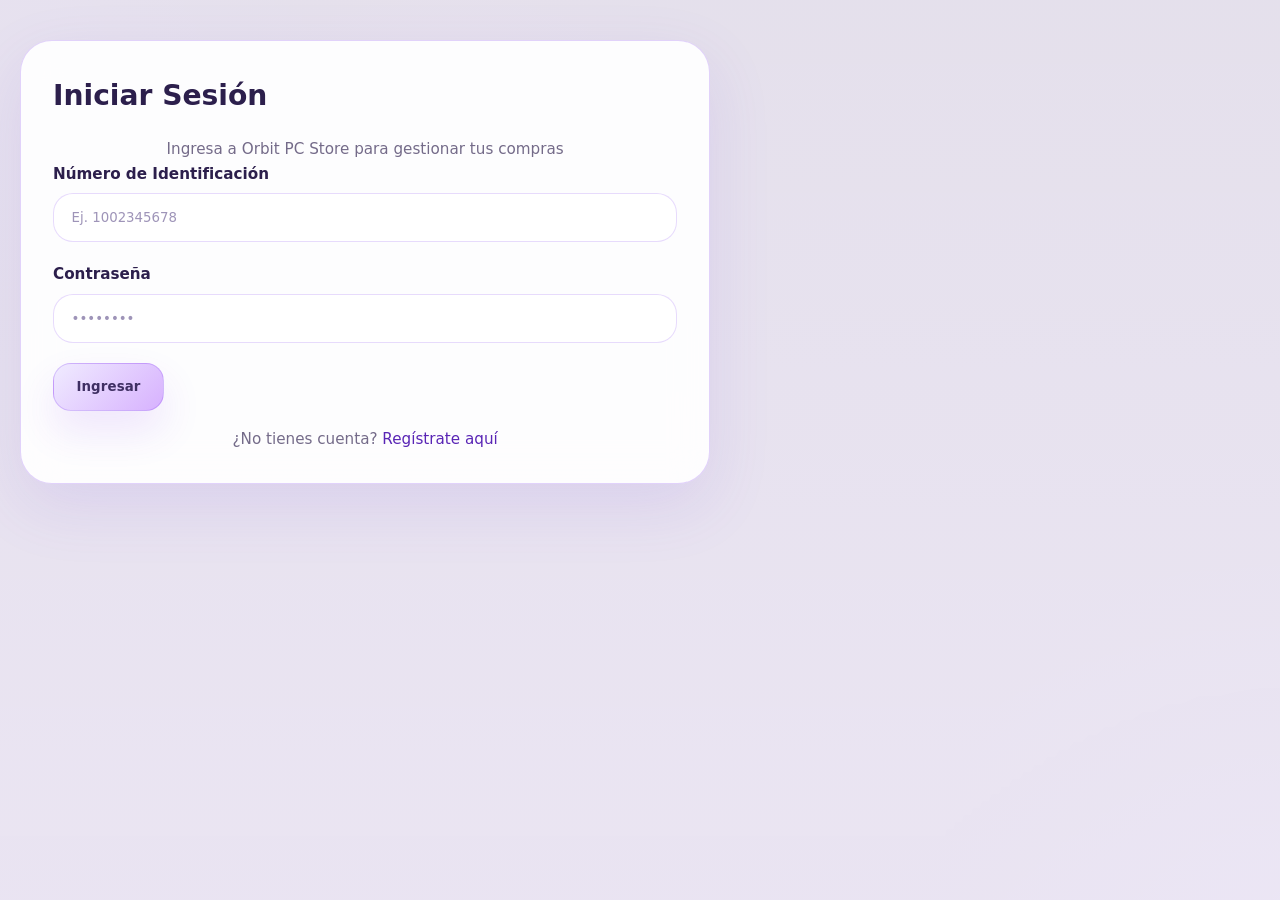
==== index.html @ 5d3fde2b "Definitive deployment: update root HTML files and overwrite remote" ====
<!DOCTYPE html>
<html lang="es">
<head>
  <meta charset="UTF-8">
  <meta name="viewport" content="width=device-width, initial-scale=1.0">
  <title>Orbit PC Store - Inicio de Sesión</title>
  <link rel="stylesheet" href="src/css/styles.css">
  <script src="src/data/api.js" defer></script>
  <script src="src/data/dataManager.js" defer></script>
  <script src="src/components/acme-toast.js" defer></script>
  <script src="src/modules/auth.js" defer></script>
</head>
<body>

  <acme-toast></acme-toast>

  <section id="seccion-login" class="contenedor-formulario">
    <div class="tarjeta-formulario">
      <h2>Iniciar Sesión</h2>
      <p class="subtitulo">Ingresa a Orbit PC Store para gestionar tus compras</p>

      <form id="formularioLogin">
        <div class="grupo-input">
          <label for="username">Número de Identificación</label>
          <input type="text" id="username" name="username" placeholder="Ej. 1002345678" required>
        </div>

        <div class="grupo-input">
          <label for="contrasena">Contraseña</label>
          <input type="password" id="contrasena" name="contrasena" placeholder="••••••••" required>
        </div>

        <button type="submit" id="btn-login">Ingresar</button>
      </form>

      <p class="mensaje-error" id="mensajeError"></p>

      <p class="subtitulo">
        ¿No tienes cuenta? <a href="crearusser.html">Regístrate aquí</a>
      </p>
    </div>
  </section>

</body>
</html>
---- src/css/styles.css ----
:root {
  color-scheme: dark;
  --bg: #f4eff8;
  --surface: rgba(255,255,255,0.92);
  --surface-soft: rgba(243,238,255,0.76);
  --surface-glow: rgba(221,214,255,0.8);
  --border: rgba(124,58,237,0.22);
  --text: #2c1f4c;
  --muted: #746b89;
  --primary: #8b5cf6;
  --primary-dark: #5925b5;
  --primary-soft: #ede9fe;
  --accent: #c4b5fd;
  --shadow: 0 22px 64px rgba(112, 76, 210, 0.12);
}

* {
  box-sizing: border-box;
  margin: 0;
  padding: 0;
  font-family: 'Segoe UI', system-ui, sans-serif;
  color: var(--text);
}

html, body {
  min-height: 100%;
}

body {
  background-image:
    linear-gradient(rgba(247,242,255,0.92), rgba(246,240,255,0.95)),
    radial-gradient(circle at top left, rgba(139,92,246,0.18), transparent 20%),
    radial-gradient(circle at 35% 10%, rgba(236,72,153,0.08), transparent 18%),
    radial-gradient(circle at bottom right, rgba(165,180,252,0.2), transparent 22%),
    url("https://images.unsplash.com/photo-1515378791036-0648a3ef77b2?auto=format&fit=crop&w=1600&q=80");
  background-size: cover;
  background-position: center;
  background-repeat: no-repeat;
  background-blend-mode: normal, screen, screen, screen, normal;
  min-height: 100vh;
  line-height: 1.6;
  overflow-x: hidden;
  background-attachment: fixed;
}

img, svg {
  max-width: 100%;
}

a { color: var(--primary-dark); text-decoration: none; }

a:hover { opacity: 0.84; }

button, .acme-button, .acme-btn-primary, .acme-btn-secondary {
  font-family: inherit;
}

/* --- GLOBAL LAYOUT --- */
.contenido-principal {
  padding: 2.5rem;
}

.contenedor-formulario {
  display: grid;
  grid-template-columns: 1.2fr 0.9fr;
  gap: 2rem;
  align-items: start;
  width: min(1240px, 100%);
  margin: 0 auto;
  padding-top: 2.5rem;
}

.tarjeta-formulario,
.modal-contenido {
  width: 100%;
  background: var(--surface);
  border: 1px solid var(--border);
  border-radius: 32px;
  box-shadow: var(--shadow);
  backdrop-filter: blur(18px);
}

.tarjeta-formulario {
  padding: 2rem;
}

h1, h2, h3, h4 {
  color: #2c1f4c;
}

h2 {
  margin-bottom: 1.2rem;
  font-size: clamp(1.75rem, 2.2vw, 2.4rem);
}

p, label, th, td, input, select {
  color: var(--text);
}

/* --- NAVBAR --- */
.barra-navegacion {
  width: min(1240px, 100%);
  margin: 0 auto;
  padding: 1.2rem 2rem;
  display: flex;
  align-items: center;
  justify-content: space-between;
  gap: 1rem;
  background: rgba(255,255,255,0.8);
  border: 1px solid rgba(124,58,237,0.18);
  border-radius: 38px;
  box-shadow: 0 18px 52px rgba(112, 76, 210, 0.08);
  backdrop-filter: blur(22px);
}

.logo h1 {
  font-size: 1.55rem;
  letter-spacing: -0.04em;
}

.logo h1 span {
  color: var(--primary);
}

.enlaces-nav {
  display: flex;
  flex-wrap: wrap;
  gap: 0.8rem;
  list-style: none;
}

.enlaces-nav a {
  padding: 0.86rem 1rem;
  border-radius: 999px;
  transition: transform 0.18s ease, background 0.18s ease, color 0.18s ease;
  color: var(--muted);
}

.enlaces-nav a:hover,
.enlaces-nav a.activo {
  background: rgba(139,92,246,0.18);
  color: var(--primary-dark);
  transform: translateY(-1px);
}

.barra-sesion {
  display: flex;
  align-items: center;
  gap: 1rem;
}

#usuarioActivo {
  font-size: 0.95rem;
  color: var(--muted);
}

/* --- FORM STYLES --- */
.grupo-input {
  margin-bottom: 1.25rem;
}

.grupo-input label {
  display: block;
  margin-bottom: 0.45rem;
  font-size: 0.95rem;
  font-weight: 600;
}

.grupo-input input,
.grupo-input select,
input[type='number'],
textarea {
  width: 100%;
  padding: 1rem 1.1rem;
  border-radius: 20px;
  border: 1px solid rgba(124,58,237,0.18);
  background: rgba(255,255,255,0.96);
  color: #2c1f4c;
  outline: none;
  transition: border-color 0.2s ease, box-shadow 0.2s ease, transform 0.18s ease;
}

.grupo-input input[type='number'] {
  text-align: center;
  min-width: 4rem;
  flex: 1 1 auto;
  max-width: 6rem;
}

.grupo-input input:hover,
.grupo-input select:hover,
input[type='number']:hover,
textarea:hover {
  transform: translateY(-1px);
}

.grupo-input input::placeholder,
textarea::placeholder {
  color: rgba(94, 76, 137, 0.6);
}

.grupo-input input:focus,
.grupo-input select:focus,
input[type='number']:focus,
textarea:focus {
  border-color: rgba(139,92,246,0.55);
  box-shadow: 0 0 0 6px rgba(196,181,253,0.16);
}

label[for='prodUnidad'],
label[for='prodTipo'] {
  margin-top: 0.35rem;
}

/* --- BUTTONS --- */
button,
.acme-button,
.acme-btn-primary,
.acme-btn-secondary,
#btnGuardarProducto,
#btnSumarStock,
#btnRestarStock {
  min-height: 48px;
  padding: 0.95rem 1.4rem;
  border-radius: 18px;
  font-weight: 700;
  letter-spacing: 0.01em;
  transition: transform 0.18s ease, box-shadow 0.18s ease, background 0.18s ease;
}

acme-button {
  display: inline-flex;
  width: auto;
  min-width: 12rem;
  align-items: center;
  justify-content: center;
}

#formProducto > div:last-child {
  display: flex;
  justify-content: center;
}

button,
.acme-btn-primary,
#btnGuardarProducto {
  background: linear-gradient(135deg, #f0ebff, #d8b4fe 95%);
  border: 1px solid rgba(124,58,237,0.24);
  color: #3f2f63;
  box-shadow: 0 20px 40px rgba(124,58,237,0.12);
}

button:hover,
.acme-btn-primary:hover,
#btnGuardarProducto:hover {
  transform: translateY(-1px);
  background: linear-gradient(135deg, #d8b4fe, #c4b5fd);
}

button:active,
.acme-btn-primary:active,
#btnGuardarProducto:active {
  transform: translateY(0);
}

#btnlogout,
#btncancelar,
.acme-btn-secondary,
.acme-button[variant='secondary'] {
  background: rgba(243,242,255,0.96);
  color: #4c4668;
  border: 1px solid rgba(124,58,237,0.14);
}

#btnlogout:hover,
#btncancelar:hover,
.acme-btn-secondary:hover,
.acme-button[variant='secondary']:hover {
  background: rgba(228,226,255,0.98);
}

#btnlogout:active,
#btncancelar:active,
.acme-btn-secondary:active,
.acme-button[variant='secondary']:active {
  transform: translateY(0);
}

.acme-button,
button {
  cursor: pointer;
}

.subtitulo {
  font-size: 0.95rem;
  margin: 1rem 0 0;
  color: var(--muted);
  text-align: center;
}

.subtitulo a {
  color: var(--primary-dark);
}

/* --- TABLES --- */
.encabezado-tabla {
  display: flex;
  flex-wrap: wrap;
  align-items: center;
  justify-content: space-between;
  gap: 1rem;
  margin-bottom: 1rem;
}

table {
  width: 100%;
  border-collapse: collapse;
  margin-top: 1rem;
  background: rgba(255,255,255,0.9);
  border-radius: 24px;
  overflow: hidden;
}

th,
td {
  padding: 1rem 1.1rem;
  text-align: left;
  border-bottom: 1px solid rgba(124,58,237,0.14);
}

th {
  background: rgba(196,181,253,0.26);
  color: #42297a;
  font-weight: 700;
}

tbody tr:nth-child(even) {
  background: rgba(196,181,253,0.08);
}

.celda-acciones {
  display: flex;
  flex-wrap: wrap;
  gap: 0.6rem;
}

.badge-stock {
  display: inline-flex;
  align-items: center;
  gap: 0.35rem;
  padding: 0.55rem 0.9rem;
  border-radius: 999px;
  background: rgba(139,92,246,0.14);
  color: #4c2e89;
  font-weight: 600;
}

/* --- MODAL y sobreposiciones --- */
.modal {
  position: fixed;
  inset: 0;
  display: flex;
  align-items: center;
  justify-content: center;
  padding: 1.5rem;
  background: rgba(27, 16, 59, 0.48);
  backdrop-filter: blur(10px);
  z-index: 50;
}

.modal-contenido {
  width: min(620px, 100%);
  padding: 2rem;
  border-radius: 32px;
  background: rgba(255, 255, 255, 0.96);
  border: 1px solid rgba(124, 58, 237, 0.18);
  box-shadow: 0 30px 80px rgba(112, 76, 210, 0.15);
}

.acciones-modal {
  display: flex;
  justify-content: flex-end;
  gap: 1rem;
  margin-top: 1.5rem;
}

.hidden {
  display: none !important;
}

.mensaje-error {
  color: #8b2c97;
  font-size: 0.92rem;
  margin-top: 0.85rem;
  text-align: center;
}

/* --- UTILIDADES -- */
.nota {
  color: var(--muted);
  font-size: 0.95rem;
}

/* --- RESPONSIVE --- */
@media (max-width: 980px) {
  .contenido-principal {
    padding: 1.75rem;
  }

  .tarjeta-formulario,
  .modal-contenido {
    max-width: 100%;
    border-radius: 24px;
  }

  .barra-navegacion {
    padding: 1.1rem 1.25rem;
  }
}

@media (max-width: 720px) {
  .barra-navegacion {
    flex-direction: column;
    align-items: stretch;
    text-align: center;
  }

  .enlaces-nav {
    justify-content: center;
    gap: 0.75rem;
    flex-wrap: wrap;
  }

  .contenedor-formulario {
    padding-top: 1.8rem;
  }

  .tarjeta-formulario,
  .modal-contenido {
    padding: 1.5rem;
    border-radius: 22px;
  }

  .grupo-input input,
  .grupo-input select,
  input[type='number'],
  textarea {
    padding: 0.85rem 1rem;
  }

  .encabezado-tabla {
    flex-direction: column;
    align-items: stretch;
  }

  table {
    display: block;
    overflow-x: auto;
    white-space: nowrap;
  }
}

@media (max-width: 520px) {
  .barra-navegacion {
    padding: 1rem;
  }

  h2 {
    font-size: 1.5rem;
  }

  .grupo-input label,
  .subtitulo,
  .nota {
    font-size: 0.93rem;
  }

  button,
  .acme-button,
  .acme-btn-primary,
  .acme-btn-secondary,
  #btnGuardarProducto,
  #btnSumarStock,
  #btnRestarStock {
    width: 100%;
  }

  .celda-acciones {
    flex-direction: column;
    align-items: stretch;
  }
}
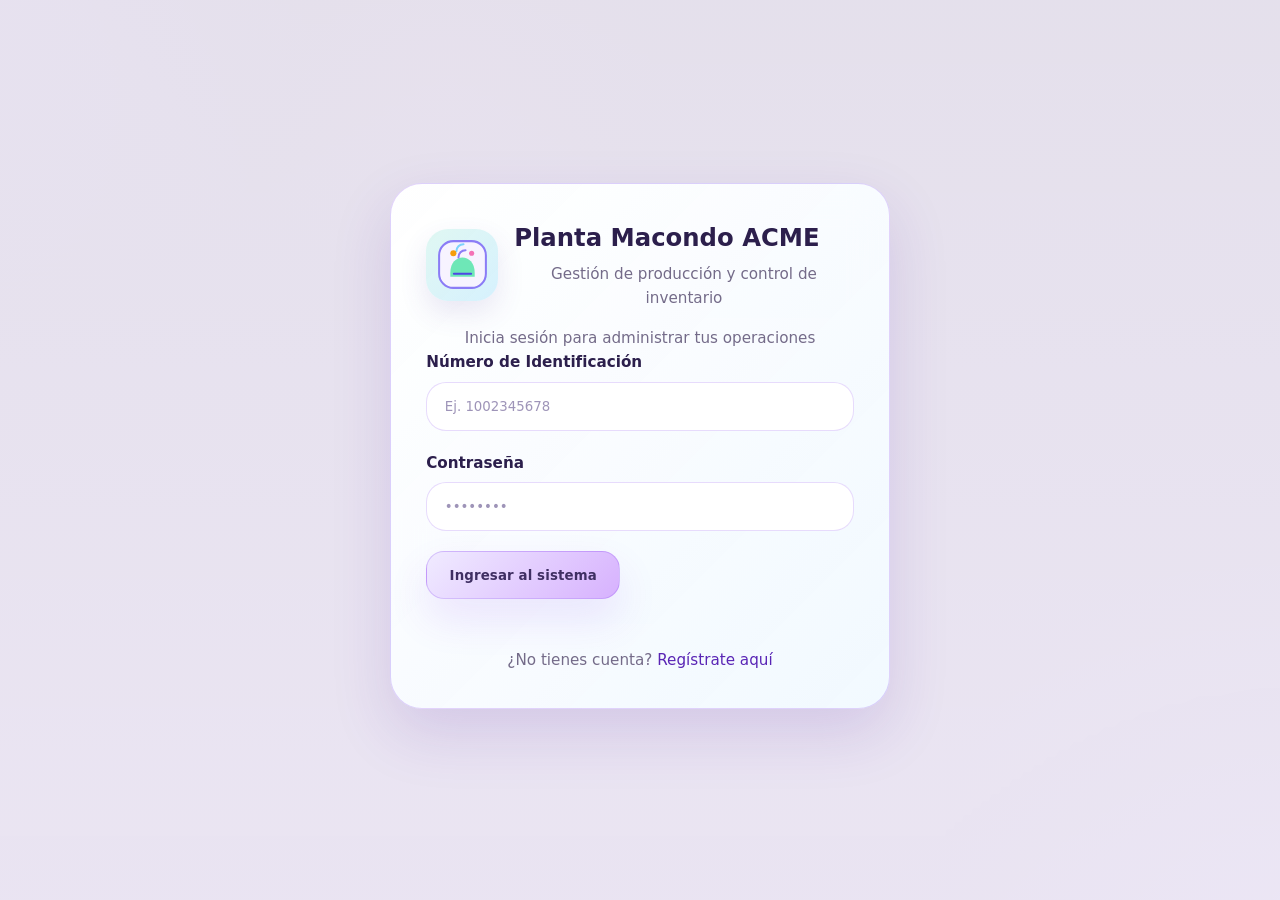
==== commit bebca28d: "Mejora de login, branding y diseño futurista" ====
--- a/index.html
+++ b/index.html
@@ -3,7 +3,7 @@
 <head>
   <meta charset="UTF-8">
   <meta name="viewport" content="width=device-width, initial-scale=1.0">
-  <title>Orbit PC Store - Inicio de Sesión</title>
+  <title>Planta Macondo ACME | Gestión de Producción</title>
   <link rel="stylesheet" href="src/css/styles.css">
   <script src="src/data/api.js" defer></script>
   <script src="src/data/dataManager.js" defer></script>
@@ -15,9 +15,16 @@
   <acme-toast></acme-toast>
 
   <section id="seccion-login" class="contenedor-formulario">
-    <div class="tarjeta-formulario">
-      <h2>Iniciar Sesión</h2>
-      <p class="subtitulo">Ingresa a Orbit PC Store para gestionar tus compras</p>
+    <div class="tarjeta-formulario login-card">
+      <div class="login-brand">
+        <img src="src/assets/acme-logo.svg" alt="Logo ACME" class="login-logo">
+        <div>
+          <h2>Planta Macondo ACME</h2>
+          <p class="subtitulo">Gestión de producción y control de inventario</p>
+        </div>
+      </div>
+
+      <p class="subtitulo">Inicia sesión para administrar tus operaciones</p>
 
       <form id="formularioLogin">
         <div class="grupo-input">
@@ -30,7 +37,7 @@
           <input type="password" id="contrasena" name="contrasena" placeholder="••••••••" required>
         </div>
 
-        <button type="submit" id="btn-login">Ingresar</button>
+        <button type="submit" id="btn-login">Ingresar al sistema</button>
       </form>
 
       <p class="mensaje-error" id="mensajeError"></p>
--- a/src/css/styles.css
+++ b/src/css/styles.css
@@ -11,6 +11,8 @@
   --primary-dark: #5925b5;
   --primary-soft: #ede9fe;
   --accent: #c4b5fd;
+  --accent-strong: #5eead4;
+  --accent-soft: #dff7f2;
   --shadow: 0 22px 64px rgba(112, 76, 210, 0.12);
 }
 
@@ -62,12 +64,13 @@
 
 .contenedor-formulario {
   display: grid;
-  grid-template-columns: 1.2fr 0.9fr;
+  grid-template-columns: 1fr;
   gap: 2rem;
-  align-items: start;
+  align-items: center;
   width: min(1240px, 100%);
   margin: 0 auto;
-  padding-top: 2.5rem;
+  padding: 2.5rem 1.25rem 3rem;
+  min-height: 100vh;
 }
 
 .tarjeta-formulario,
@@ -82,6 +85,159 @@
 
 .tarjeta-formulario {
   padding: 2rem;
+}
+
+.tarjeta-formulario.login-card {
+  max-width: 500px;
+  margin: 0 auto;
+  padding: 2.2rem;
+  border-radius: 32px;
+  background: linear-gradient(135deg, rgba(255,255,255,0.98), rgba(242,250,255,0.95));
+  box-shadow: 0 24px 60px rgba(88, 42, 171, 0.15);
+}
+
+.login-brand {
+  display: flex;
+  align-items: center;
+  gap: 1rem;
+  margin-bottom: 1rem;
+}
+
+.login-logo {
+  width: 72px;
+  height: 72px;
+  border-radius: 22px;
+  padding: 0.35rem;
+  background: linear-gradient(135deg, var(--accent-soft), rgba(125, 211, 252, 0.3));
+  box-shadow: 0 12px 28px rgba(91, 63, 163, 0.12);
+}
+
+.login-brand h2 {
+  margin-bottom: 0.2rem;
+  font-size: clamp(1.4rem, 1.9vw, 1.8rem);
+}
+
+.login-brand .subtitulo {
+  margin: 0;
+  font-size: 0.95rem;
+}
+
+.mensaje-error {
+  min-height: 1.2rem;
+  margin-top: 0.75rem;
+  color: #dc2626;
+  font-weight: 600;
+}
+
+#contenedorRanking {
+  display: grid;
+  gap: 1rem;
+  margin-top: 1.5rem;
+}
+
+.tarjeta-ranking {
+  padding: 1.5rem;
+  border: 1px solid rgba(139, 92, 246, 0.16);
+  border-radius: 28px;
+  background: rgba(255, 255, 255, 0.94);
+  box-shadow: 0 14px 40px rgba(88, 42, 171, 0.08);
+}
+
+.orden-actual-preview {
+  margin: 1rem 0;
+  padding: 1rem;
+  border: 1px solid rgba(139, 92, 246, 0.12);
+  border-radius: 24px;
+  background: rgba(247, 243, 255, 0.9);
+  transition: transform 0.2s ease, box-shadow 0.2s ease;
+}
+
+.orden-actual-preview:hover {
+  transform: translateY(-2px);
+  box-shadow: 0 18px 40px rgba(139, 92, 246, 0.12);
+}
+
+.orden-actual-preview table {
+  width: 100%;
+  font-size: 0.95rem;
+}
+
+.orden-actual-preview th,
+.orden-actual-preview td {
+  padding: 0.65rem 0.75rem;
+}
+
+.orden-actual-preview th {
+  font-size: 0.88rem;
+}
+
+.nota.compacta {
+  font-size: 0.92rem;
+  color: #5f4c9f;
+  margin-bottom: 0.75rem;
+}
+
+.info-produccion {
+  margin: 1rem 0 0;
+}
+
+.info-produccion-card {
+  padding: 1rem 1.25rem;
+  border: 1px solid rgba(124, 58, 237, 0.18);
+  border-radius: 22px;
+  background: rgba(252, 247, 255, 0.96);
+}
+
+.info-produccion-card ul {
+  margin: 0.75rem 0 1rem 1.3rem;
+  padding: 0;
+  color: #3d2f66;
+}
+
+.info-produccion-card li {
+  margin-bottom: 0.5rem;
+  font-size: 0.95rem;
+}
+
+.info-titulo {
+  font-size: 0.95rem;
+  font-weight: 700;
+  margin: 0;
+  color: #5b3fa3;
+}
+
+
+.ranking-header h3 {
+  margin: 0;
+  font-size: 1.15rem;
+}
+
+.ranking-total {
+  margin: 0.25rem 0 0;
+  color: #5f3dc4;
+  font-weight: 600;
+}
+
+.ranking-body {
+  border-top: 1px solid rgba(139, 92, 246, 0.12);
+  padding-top: 1rem;
+}
+
+.ranking-subtitle {
+  margin: 0 0 0.75rem;
+  font-size: 0.95rem;
+  color: #5a3b9f;
+  font-weight: 600;
+}
+
+.tarjeta-ranking ul {
+  margin: 0;
+  padding-left: 1.25rem;
+  color: #3c2c67;
+}
+
+.tarjeta-ranking li {
+  margin-bottom: 0.5rem;
 }
 
 h1, h2, h3, h4 {
@@ -416,6 +572,18 @@
   .barra-navegacion {
     padding: 1.1rem 1.25rem;
   }
+
+  /* Layout: stack columns into single column for smaller screens */
+  .contenedor-formulario {
+    grid-template-columns: 1fr;
+    gap: 1.25rem;
+    padding-top: 1.25rem;
+  }
+
+  /* Ensure the two tarjetas don't sit side-by-side */
+  .tarjeta-formulario {
+    width: 100%;
+  }
 }
 
 @media (max-width: 720px) {
@@ -457,6 +625,16 @@
     display: block;
     overflow-x: auto;
     white-space: nowrap;
+  }
+
+  /* Make table and controls more compact on tablets and phones */
+  th, td {
+    padding: 0.75rem 0.9rem;
+  }
+
+  .encabezado-tabla input {
+    width: 100%;
+    max-width: 360px;
   }
 }
 
@@ -485,6 +663,20 @@
     width: 100%;
   }
 
+  /* Make form fields and table fit phone screens better */
+  .grupo-input input,
+  .grupo-input select,
+  input[type='number'],
+  textarea {
+    padding: 0.75rem 0.85rem;
+    font-size: 0.95rem;
+  }
+
+  .tarjeta-formulario {
+    padding: 1rem;
+    border-radius: 20px;
+  }
+
   .celda-acciones {
     flex-direction: column;
     align-items: stretch;
